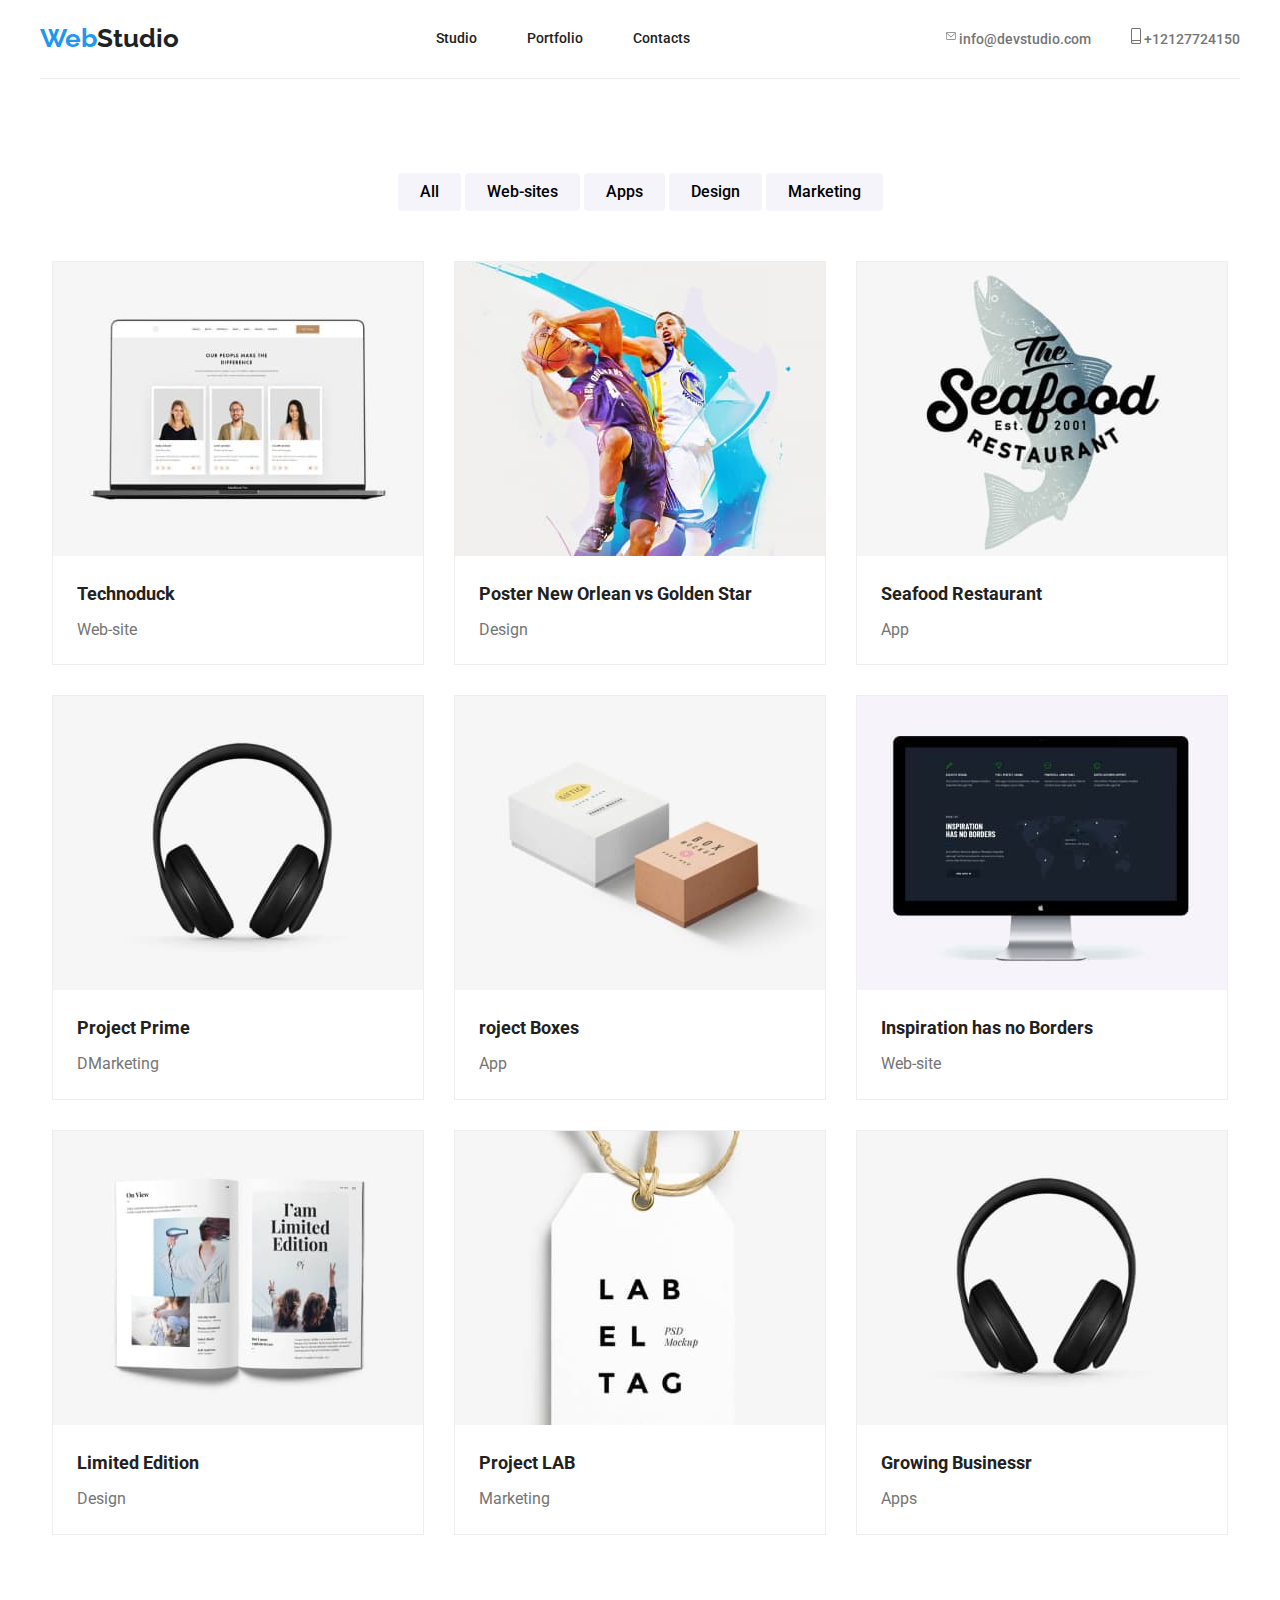
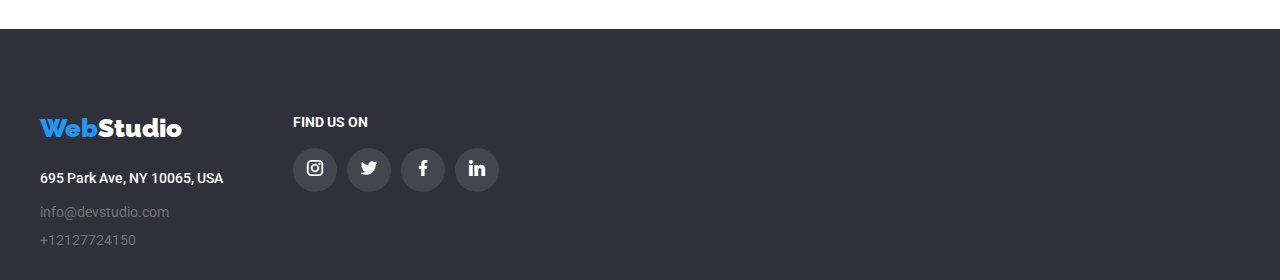
==== portfolio.html @ a0be6fb3 "Initial commit" ====
<!DOCTYPE html>
<html lang="en">

<head>
      <meta charset="UTF-8">
      <meta name="viewport" content="width=device-width, initial-scale=1.0">
      <title>Portfolio</title>

      <link rel="stylesheet" href="https://cdnjs.cloudflare.com/ajax/libs/modern-normalize/2.0.0/modern-normalize.css"
            integrity="sha512-gA2Bvu0/hw4oj0Lp8ZHjK+o3S4BE5m8d/wNVy6ktKLhHKPpWLQwv9ixzuWirWOakoJqlBdePq2NhoCaUOQ5npQ=="
            crossorigin="anonymous" referrerpolicy="no-referrer" />
      <link rel="preconnect" href="https://fonts.gstatic.com" crossorigin>
      <link href="https://fonts.googleapis.com/css2?family=Raleway:ital,wght@0,100..900;1,100..900&family=Roboto:ital,wght@0,100;0,300;0,400;0,500;0,700;0,900;1,100;1,300;1,400;1,500;1,700;1,900&display=swap"
            rel="stylesheet">
      <link rel="stylesheet" href="./css/styles.css">
</head>

<body>

      <!-- Header section -->
      <header class="header">
            <div class="container">
                  <!--Logo-->
                  <div class="header__logo">
                        <p>
                              <a href="index.html">
                                    <b><span>Web</span>Studio</b>
                              </a>
                        </p>
                  </div>

                  <!-- Navigation bar-->
                  <nav class="header__navigation">
                        <a href="index.html">Studio</a>
                        <a href="portfolio.html">Portfolio</a>
                        <a href="contacts.html">Contacts</a>
                  </nav>

                  <!-- Info/contacts -->
                  <div class="header__contacts">
                        <div class="header__contacts-info">
                              <p class="header__contacts-info-item">
                                    <a href="emailto:info@devstudio.com">

                                          <svg class="icon">
                                                <use href="./img/icons/symbol-defs.svg#icon-email" />
                                          </svg>
                                          info@devstudio.com</a>
                              </p>

                              <p class="header__contacts-info-item">
                                    <a href="tel:+12127724150">
                                          <svg class="icon">
                                                <use href="./img/icons/symbol-defs.svg#icon-smartphone" />
                                          </svg>
                                          +12127724150</a>
                              </p>
                        </div>

                  </div>
            </div>
      </header>
      <!-- Main section -->
      <main>

            <!-- Filters section-->
            <div class="filters-section">
                  <div class="container">
                        <button type="button">All</button>
                        <button type="button">Web-sites</button>
                        <button type="button">Apps</button>
                        <button type="button">Design</button>
                        <button type="button">Marketing</button>

                  </div>
            </div>

            <!-- Portfolio section -->

            <div class="portfolio-section">
                  <div class="container">

                        <!-- container 1 -->
                        <div class="portfolio__container">
                              <img src="./img/technoduck-image.jpeg" alt="website layout for laptop" width="370">
                              <p class="portfolio__container-title">Technoduck</p>
                              <p class="portfolio__container-type">Web-site</p>

                        </div>

                        <!-- container 2 -->
                        <div class="portfolio__container">
                              <img src="./img/poster-basket-game-image.jpeg"
                                    alt="poster New Orlean vs Golden Star image" width="370">
                              <p class="portfolio__container-title">Poster New Orlean vs Golden Star</p>
                              <p class="portfolio__container-type">Design</p>

                        </div>

                        <!-- container 3 -->
                        <div class="portfolio__container">
                              <img src="./img/seafood-restaurant-image.jpeg" alt="Seafood Restaurant app layout image"
                                    width="370">
                              <p class="portfolio__container-title">Seafood Restaurant</p>
                              <p class="portfolio__container-type">App</p>

                        </div>

                        <!-- container 4 -->
                        <div class="portfolio__container">
                              <img src="./img/project-prime-image.jpeg" alt="Stereo Headset image" width="370">
                              <p class="portfolio__container-title">Project Prime</p>
                              <p class="portfolio__container-type">DMarketing</p>

                        </div>

                        <!-- container 5 -->
                        <div class="portfolio__container">
                              <img src="./img/project-boxes-image.jpeg" alt="Project Boxes" width="370">
                              <p class="portfolio__container-title">roject Boxes</p>
                              <p class="portfolio__container-type">App</p>

                        </div>

                        <!-- container 6 -->
                        <div class="portfolio__container">
                              <img src="./img/inspiration-has-no-borders-image.jpeg" alt="pple Mac Computer image"
                                    width="370">
                              <p class="portfolio__container-title">Inspiration has no Borders</p>
                              <p class="portfolio__container-type">Web-site</p>

                        </div>

                        <!-- container 7 -->
                        <div class="portfolio__container">
                              <img src="./img/limited-edition-image.jpeg" alt="Tag image" width="370">
                              <p class="portfolio__container-title">Limited Edition</p>
                              <p class="portfolio__container-type">Design</p>

                        </div>

                        <!-- container 8 -->
                        <div class="portfolio__container">
                              <img src="./img/project-lab-image.jpeg" alt="pworking with laptop image" width="370">
                              <p class="portfolio__container-title">Project LAB</p>
                              <p class="portfolio__container-type">Marketing</p>

                        </div>

                        <!-- container 9 -->
                        <div class="portfolio__container">
                              <img src="./img/project-prime-image.jpeg" alt="poster New Orlean vs Golden Star image"
                                    width="370">
                              <p class="portfolio__container-title">Growing Businessr</p>
                              <p class="portfolio__container-type">Apps</p>

                        </div>
                  </div>

            </div>


      </main>

      <!-- Footer Section -->

      <footer class="footer">
            <div class="container">
                  <div class="contacts">
                        <div class="footer__logo">
                              <p>
                                    <a href="index.html">
                                          <b><span>Web</span>Studio</b>
                                    </a>
                              </p>
                        </div>

                        <div class="footer__contact">
                              <address class="footer__contact-address">
                                    <p class="footer__contact-item-1">
                                          695 Park Ave, NY 10065, USA
                                    </p>


                                    <p class="footer__contact-item-2">
                                          <a class="footer__contact-item-link"
                                                href="emailto:info@devstudio.com">info@devstudio.com</a>
                                    </p>

                                    <p class="footer__contact-item-2">
                                          <a class="footer__contact-item-link" href="tel:+12127724150">+12127724150</a>
                                    </p>
                              </address>
                        </div>
                  </div>

                  <div class="socials">
                        <h3 class="socials__title">FIND US ON</h3>

                        <ul class="footer__socials">
                              <li>
                                    <a href="">
                                          <svg class="icon">
                                                <use href="./img/icons/symbol-defs.svg#icon-instagram" />
                                          </svg>
                                    </a>
                              </li>

                              <li>
                                    <a href="">
                                          <svg class="icon">
                                                <use href="./img/icons/symbol-defs.svg#icon-twitter" />
                                          </svg>
                                    </a>
                              </li>

                              <li>
                                    <a href="">
                                          <svg class="icon">
                                                <use href="./img/icons/symbol-defs.svg#icon-facebook" />
                                          </svg>
                                    </a>
                              </li>

                              <li>
                                    <a href="">
                                          <svg class="icon">
                                                <use href="./img/icons/symbol-defs.svg#icon-linkedin" />
                                          </svg>
                                    </a>
                              </li>

                        </ul>


                  </div>

            </div>


      </footer>

</body>

</html>
---- css/styles.css ----
:root {
  --blue: #2196f3;
  --white: #ffffff;
  --black: #212121;
  --gray: #2f303a;
  --light-gray: #757575;
  --primary-font: 'Roboto', sans-serif;
  --logo-font: 'Raleway', sans-serif;
}

* {
  margin: 0;
  padding: 0;
}

img {
  display: block;
  max-width: 100%;
  height: auto;
}

html {
  box-sizing: border-box;
}

ul {
  list-style: none;
}

/* Body section */
body {
  font-family: 'Roboto', sans-serif;
  color: black;
}

/* Header section */

.header .container {
  display: flex;
  justify-content: space-between;
  align-items: center;
  padding-top: 24px;
  padding-bottom: 25px;
  border-bottom: 1px solid rgba(236, 236, 236, 1);
}

.header__logo {
  font-family: var(--logo-font);
  font-size: 26px;
  line-height: 1.1;
  color: var(--black);
  text-decoration: none;
  text-transform: none;
}

.header__logo a {
  text-decoration: none;
}

.header__logo span {
  color: var(--blue);
  text-decoration: none;
}

.header__logo b {
  color: var(--black);
}

.header__navigation {
  display: flex;
  gap: 50px;
}

.header__navigation a {
  font-size: 14px;
  font-weight: 500;
  line-height: 1.1;
  text-decoration: none;
  color: var(--black);
}

.header__navigation a:hover {
  font-size: 14px;
  font-weight: 500;
  line-height: 1.1;
  text-decoration: none;
  color: var(--blue);
}

.header__contacts-info {
  display: flex;
  justify-content: center;
  align-items: center;
  gap: 40px;
}

.header__contacts-info-item a {
  font-size: 14px;
  font-weight: 500;
  line-height: 1.1;
  text-decoration: none;
  color: var(--light-gray);
}

.header__contacts-info-item a:hover {
  font-size: 14px;
  font-weight: 500;
  line-height: 1.1;
  text-decoration: none;
  color: var(--blue);
}

.header__contacts-info-item .icon {
  fill: rgba(117, 117, 117, 1);
}

.header__contacts-info-item a:hover .icon:hover {
  fill: var(--blue);
}

/* Hero section */

.hero-section {
  background-color: var(--gray);
  display: flex;
  background-image: linear-gradient(
      to top,
      rgba(47, 48, 58, 0.4),
      rgba(47, 48, 58, 0.4)
    ),
    url(../img/bg-image-hero.jpeg);
  background-size: cover;
  background-repeat: no-repeat;
  background-position: 50% 35%;
}

.hero-section .container {
  display: flex;
  flex-direction: column;
  align-content: center;
}

.hero__title {
  font-size: 44px;
  font-weight: 900;
  line-height: 1.3;
  text-align: center;
  text-transform: uppercase;
  color: var(--white);
  margin-top: 200px;
  margin-bottom: 30px;
}

.hero__button {
  font-size: 16px;
  font-weight: 700;
  line-height: 1.8;
  text-align: center;
  color: var(--white);
  background-color: var(--blue);
  text-decoration: none;
  border-radius: 4px;
  cursor: pointer;
  padding: 12px 24px;
  border: 1px solid;
  border-color: var(--blue);
  margin-bottom: 200px;
  width: 200px;
  height: 50px;
  align-self: center;
}

/* What we do section */

.whatwedo-section .container {
  display: flex;
  align-items: center;
  flex-direction: column;
}

.whatwedo__skills-container .icon {
  height: 70px;
  width: 62.32px;
}

.whatwedo__icon {
  background-color: rgba(245, 244, 250, 1);
  height: 120px;
  margin-bottom: 30px;
}

.whatwedo__icon .icon {
  margin-left: 100px;
  margin-top: 25px;
  margin-bottom: 25px;
}

.whatwedo__skills {
  height: 251px;
  display: flex;
  flex-direction: row;
  gap: 30px;
  margin-top: 94px;
  margin-bottom: 70px;
}

.whatwedo__skills-item {
  width: 270px;
  font-size: 14px;
  font-weight: 400;
  line-height: 1.7;
  color: var(--light-gray);
}

.whatwedo__skills-item strong {
  text-transform: capitalize;
  font-size: 14px;
  font-weight: 700;
  line-height: 1.1;
  color: var(--black);
}

.whatwedo__visuals {
  display: flex;
  flex-direction: column;
  align-items: center;
}

.whatwedo__visuals-title {
  font-size: 36px;
  font-weight: 700;
  line-height: 1.1;
  color: var(--black);
  text-align: center;
  margin-bottom: 50px;
}

.whatwedo__visuals-img-container {
  display: flex;
  gap: 30px;
  margin-bottom: 94px;
}

/* Our Team section */

.team-section {
  background-color: #f5f4fa;
}

.team-section .container {
  display: flex;
  flex-direction: column;
  align-items: center;
}

.team__title {
  font-size: 36px;
  font-weight: 700;
  line-height: 1.1;
  color: var(--black);
  text-align: center;
  margin-top: 94px;
  margin-bottom: 50px;
}

.team__container {
  display: flex;
  align-items: center;
  gap: 30px;
}

.team__name {
  font-size: 16px;
  font-weight: 500;
  line-height: 1.2;
  color: var(--black);
  text-align: center;
  padding-top: 30px;
}

.team__role {
  font-size: 16px;
  font-weight: 400;
  line-height: 1.2;
  color: var(--light-gray);
  text-align: center;
  padding-bottom: 16px;
  padding-top: 10px;
}

.team__card {
  width: 270px;
  height: 428px;
  background-color: var(--white);
  margin-bottom: 94px;
}

.team__card:hover {
  box-shadow: 0px 2px 1px 0px rgba(0, 0, 0, 0.2),
    0px 1px 1px 0px rgba(0, 0, 0, 0.14), 0px 1px 3px 0px rgba(0, 0, 0, 0.12);
}

.team__socials {
  display: flex;
  justify-content: center;
  gap: 10px;
}

.team__socials .icon {
  fill: rgba(175, 177, 184, 1);
  stroke: rgba(175, 177, 184, 1);
  width: 20px;
  margin: 12px;
  justify-content: center;
  align-items: center;
}

.team__socials li {
  background-color: var(--white);
  border-radius: 50%;
}

.team__socials li:hover {
  background-color: var(--blue);
}

.team__socials li:hover .icon {
  fill: var(--white);
  stroke: var(--white);
}

/* Customers section style */

.customers-section .container {
  display: flex;
  flex-direction: column;
  align-items: center;
}

.customers__title {
  font-weight: 700;
  font-size: 36px;
  line-height: 0.8;
  text-align: center;
  color: var(--black);
  margin-top: 94px;
  margin-bottom: 50px;
}

.customers__container {
  display: flex;
  justify-content: center;
  gap: 30px;
  margin-bottom: 94px;
}

.customers__box {
  border: solid 1px rgba(175, 177, 184, 1);
  border-radius: 4px;
  width: 170px;
  height: 92px;
  display: flex;
  justify-content: center;
  align-items: center;
}

.customers__box .icon {
  width: 106px;
  height: 60px;
  fill: rgba(175, 177, 184, 1);
}

.customers__box li:hover .icon {
  fill: var(--blue);
}

.customers__box:hover {
  border: solid 1px var(--blue);
}

/* PORTFOLIO STYLE */

/* Filters section style */

.filters-section {
  text-align: center;
}

.filters-section button {
  font-size: 16px;
  font-weight: 500;
  line-height: 1.6;
  text-align: center;
  background-color: #f5f4fa;
  border-radius: 4px;
  cursor: pointer;
  border: none;
  height: 38px;
  border-radius: 4px;
  margin-bottom: 50px;
  margin-top: 94px;
  font-family: var(--primary-font);
  padding: 6px 22px 6px 22px;
}

.filters-section button:hover {
  background-color: var(--blue);
  color: var(--white);
  box-shadow: 0px 2px 2px 0px rgba(0, 0, 0, 0.12),
    0px 1px 2px 0px rgba(0, 0, 0, 0.08), 0px 3px 1px 0px rgba(0, 0, 0, 0.1);
}

.filters-section button:focus {
  background-color: var(--blue);
  color: var(--white);
  box-shadow: 0px 2px 2px 0px rgba(0, 0, 0, 0.12),
    0px 1px 2px 0px rgba(0, 0, 0, 0.08), 0px 3px 1px 0px rgba(0, 0, 0, 0.1);
}

/* Portfolio section */

.portfolio-section .container {
  display: flex;
  flex-wrap: wrap;
  justify-content: center;
  gap: 30px;
  margin-bottom: 94px;
}

.portfolio__container-title {
  font-size: 18px;
  font-weight: 700;
  line-height: 2;
  text-align: left;
  color: var(--black);
  text-decoration: none;
  padding-left: 24px;
  padding-top: 20px;
  padding-bottom: 4px;
}

.portfolio__container-type {
  font-size: 16px;
  font-weight: 400;
  line-height: 1.8;
  text-align: left;
  color: var(--light-gray);
  padding-left: 24px;
  margin-bottom: 20px;
}

.portfolio__container {
  border: 1px solid rgba(238, 238, 238, 1);
}

.portfolio__container:hover {
  box-shadow: 1px 4px 6px 0px rgba(0, 0, 0, 0.16),
    0px 4px 4px 0px rgba(0, 0, 0, 0.06), 0px 1px 1px 0px rgba(0, 0, 0, 0.12);
  cursor: pointer;
}

/* Footer style */

.footer {
  background-color: var(--gray);
  font-family: var(--primary-font);
  text-transform: none;
}

.footer .container {
  display: flex;
  justify-content: flex-start;
  align-items: center;
  height: 251px;
}

.footer__logo {
  font-family: var(--logo-font);
  font-weight: 700;
  font-size: 26px;
  line-height: 1.1;
  color: var(--black);
  text-decoration: none;
  margin-top: 60px;
  margin-bottom: 28px;
}

.footer__logo a {
  text-decoration: none;
}

.footer__logo span {
  color: var(--blue);
  text-decoration: none;
}

.footer__logo b {
  color: var(--white);
  text-decoration: none;
}

.footer__contact {
  color: rgba(255, 255, 255, 1);
  font-family: var(--primary-font);
  text-decoration: none;
  margin-right: 70px;
}

.footer__contact-address {
  font-size: 14px;
  font-weight: 500;
  line-height: 1.1;
  text-decoration: none;
  font-style: normal;
}

.footer__contact-item-1 {
  margin-bottom: 12px;
}

.footer__contact-item-2 {
  font-size: 14px;
  font-weight: 400;
  line-height: 2;
}

.footer__contact-item-2 a {
  text-decoration: none;
  color: var(--light-gray);
}

.footer__contact-item-2 a:hover {
  font-size: 14px;
  font-weight: 400;
  line-height: 1.1;
  text-decoration: none;
  color: var(--blue);
}

/* Footer socials style */
.socials {
  display: flex;
  flex-direction: column;
  justify-content: center;
}

.socials__title {
  font-size: 14px;
  font-weight: 700;
  line-height: 0.8;
  color: var(--white);
  font-family: var(--primary-font);
  margin-bottom: 20px;
}

.footer__socials {
  display: flex;
  flex-direction: row;
  gap: 10px;
}

.footer__socials .icon {
  fill: rgba(255, 255, 255, 1);
  stroke: rgba(255, 255, 255, 1);
  width: 20px;
  margin: 12px;
}

.footer__socials li {
  background-color: rgba(255, 255, 255, 0.1);
  border-radius: 50%;
}

.footer__socials li:hover {
  background-color: var(--blue);
}

.footer__socials li:hover .icon {
  fill: var(--white);
  stroke: var(--white);
  width: 20px;
}

/* default style */

.container {
  width: 1200px;
  margin-left: auto;
  margin-right: auto;
}

.icon {
  width: 10px;
  height: 16px;
}
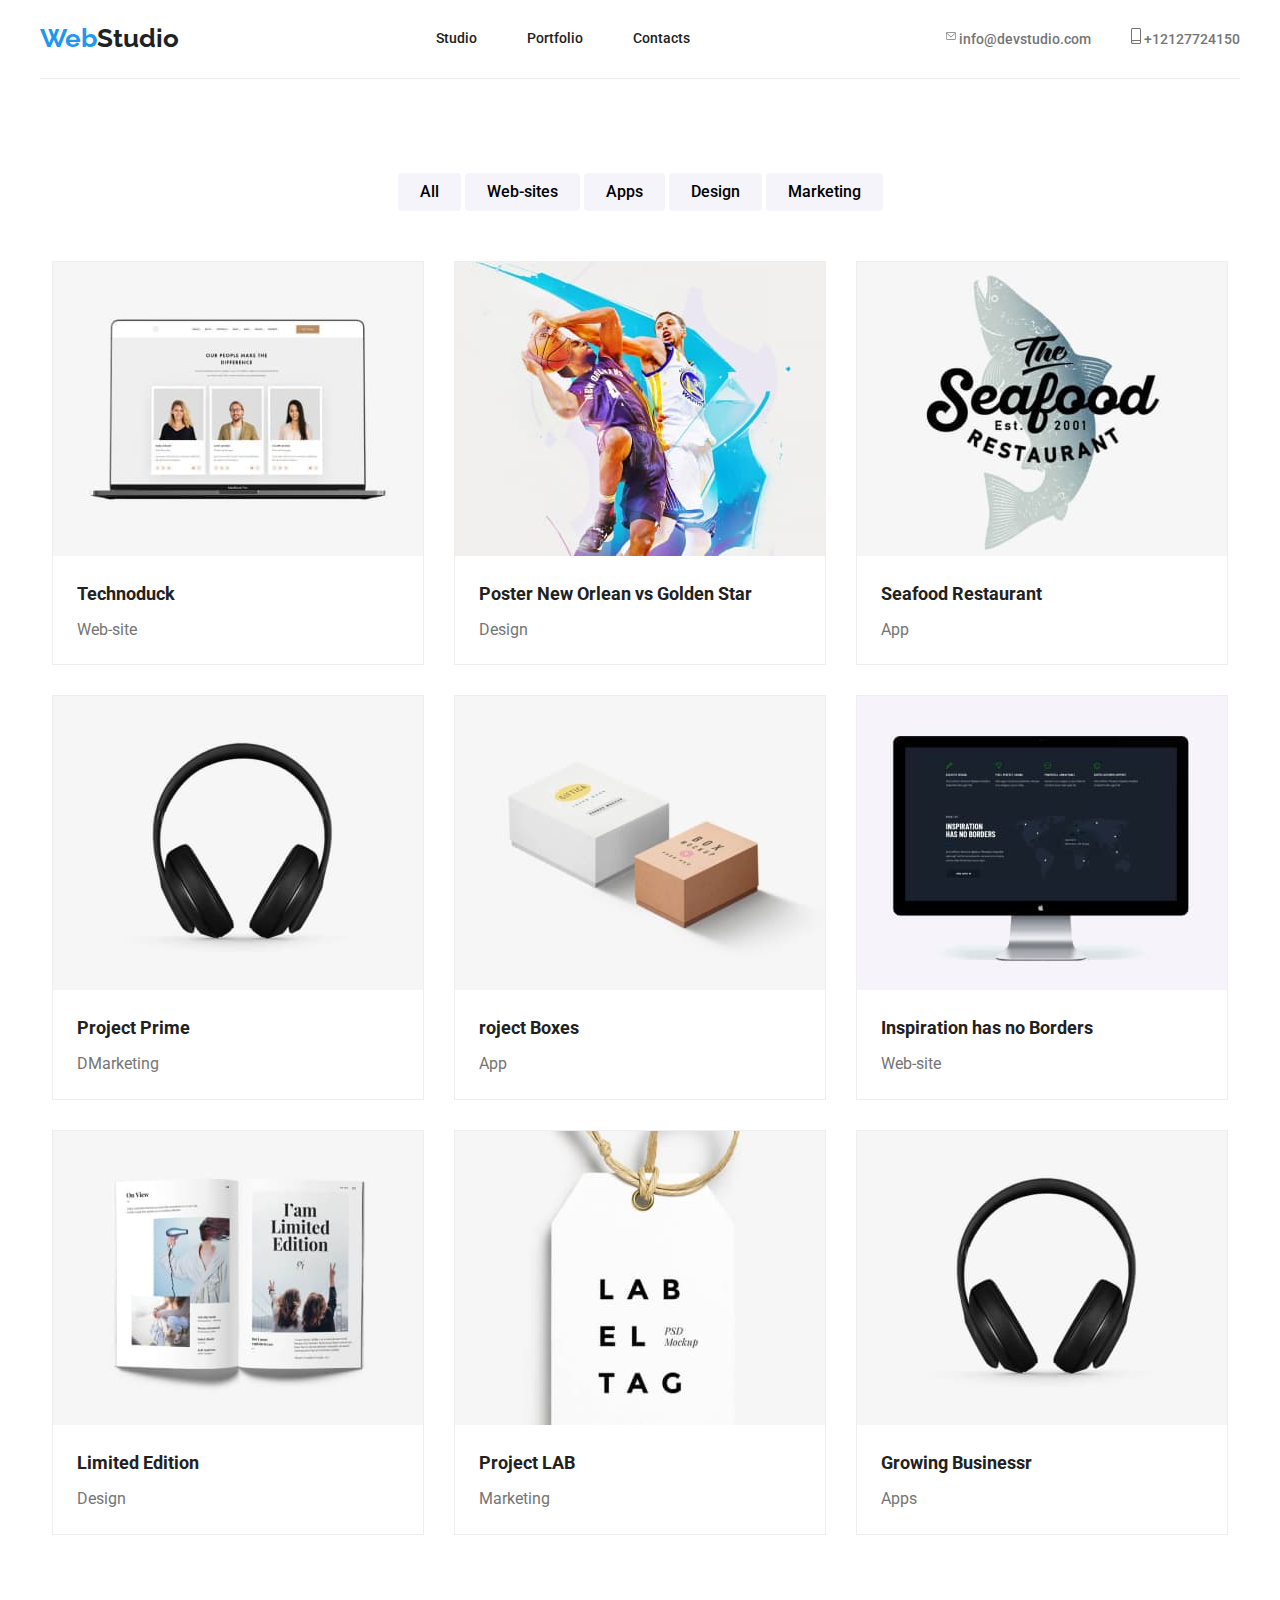
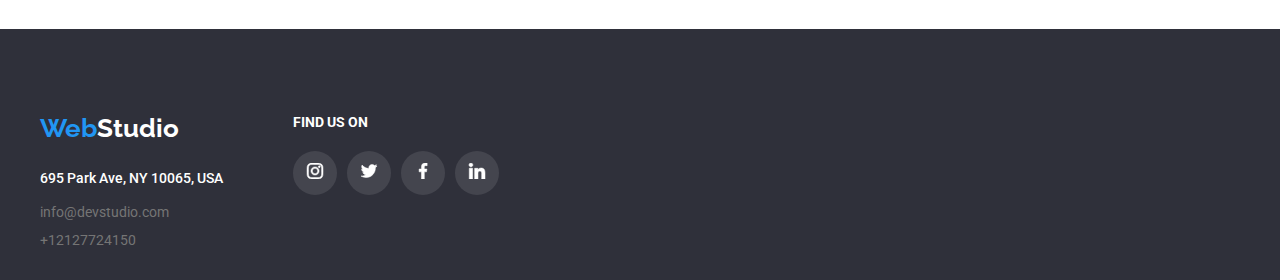
==== commit 48bf1eea: "HW5 - v1 - 3May24" ====
--- a/portfolio.html
+++ b/portfolio.html
@@ -82,7 +82,16 @@
 
                         <!-- container 1 -->
                         <div class="portfolio__container">
-                              <img src="./img/technoduck-image.jpeg" alt="website layout for laptop" width="370">
+                              <div class="portfolio__image">
+                                    <div class="overlay-portfolio">
+                                          <p>
+                                                Technoduck is a state-of-the-art coronavirus distribution platform.
+                                                Companies use this platform for digital espionage and attacks on
+                                                competitors' secure servers.
+                                          </p>
+                                    </div>
+                                    <img src="./img/technoduck-image.jpeg" alt="website layout for laptop" width="370">
+                              </div>
                               <p class="portfolio__container-title">Technoduck</p>
                               <p class="portfolio__container-type">Web-site</p>
 
@@ -90,8 +99,18 @@
 
                         <!-- container 2 -->
                         <div class="portfolio__container">
-                              <img src="./img/poster-basket-game-image.jpeg"
-                                    alt="poster New Orlean vs Golden Star image" width="370">
+                              <div class="portfolio__image">
+                                    <div class="overlay-portfolio">
+                                          <p>
+                                                Lorem ipsum dolor, sit amet consectetur adipisicing elit. Rem iure
+                                                tempora cupiditate sint officia, illum, quam quae nobis aliquam hic
+                                                assumenda vitae commodi quidem modi culpa alias, doloribus debitis
+                                                sequi!
+                                          </p>
+                                    </div>
+                                    <img src="./img/poster-basket-game-image.jpeg"
+                                          alt="poster New Orlean vs Golden Star image" width="370">
+                              </div>
                               <p class="portfolio__container-title">Poster New Orlean vs Golden Star</p>
                               <p class="portfolio__container-type">Design</p>
 
@@ -99,8 +118,18 @@
 
                         <!-- container 3 -->
                         <div class="portfolio__container">
-                              <img src="./img/seafood-restaurant-image.jpeg" alt="Seafood Restaurant app layout image"
-                                    width="370">
+                              <div class="portfolio__image">
+                                    <div class="overlay-portfolio">
+                                          <p>
+                                                Lorem ipsum dolor, sit amet consectetur adipisicing elit. Rem iure
+                                                tempora cupiditate sint officia, illum, quam quae nobis aliquam hic
+                                                assumenda vitae commodi quidem modi culpa alias, doloribus debitis
+                                                sequi!
+                                          </p>
+                                    </div>
+                                    <img src="./img/seafood-restaurant-image.jpeg"
+                                          alt="Seafood Restaurant app layout image" width="370">
+                              </div>
                               <p class="portfolio__container-title">Seafood Restaurant</p>
                               <p class="portfolio__container-type">App</p>
 
@@ -108,7 +137,17 @@
 
                         <!-- container 4 -->
                         <div class="portfolio__container">
-                              <img src="./img/project-prime-image.jpeg" alt="Stereo Headset image" width="370">
+                              <div class="portfolio__image">
+                                    <div class="overlay-portfolio">
+                                          <p>
+                                                Lorem ipsum dolor, sit amet consectetur adipisicing elit. Rem iure
+                                                tempora cupiditate sint officia, illum, quam quae nobis aliquam hic
+                                                assumenda vitae commodi quidem modi culpa alias, doloribus debitis
+                                                sequi!
+                                          </p>
+                                    </div>
+                                    <img src="./img/project-prime-image.jpeg" alt="Stereo Headset image" width="370">
+                              </div>
                               <p class="portfolio__container-title">Project Prime</p>
                               <p class="portfolio__container-type">DMarketing</p>
 
@@ -116,7 +155,17 @@
 
                         <!-- container 5 -->
                         <div class="portfolio__container">
-                              <img src="./img/project-boxes-image.jpeg" alt="Project Boxes" width="370">
+                              <div class="portfolio__image">
+                                    <div class="overlay-portfolio">
+                                          <p>
+                                                Lorem ipsum dolor, sit amet consectetur adipisicing elit. Rem iure
+                                                tempora cupiditate sint officia, illum, quam quae nobis aliquam hic
+                                                assumenda vitae commodi quidem modi culpa alias, doloribus debitis
+                                                sequi!
+                                          </p>
+                                    </div>
+                                    <img src="./img/project-boxes-image.jpeg" alt="Project Boxes" width="370">
+                              </div>
                               <p class="portfolio__container-title">roject Boxes</p>
                               <p class="portfolio__container-type">App</p>
 
@@ -124,8 +173,18 @@
 
                         <!-- container 6 -->
                         <div class="portfolio__container">
-                              <img src="./img/inspiration-has-no-borders-image.jpeg" alt="pple Mac Computer image"
-                                    width="370">
+                              <div class="portfolio__image">
+                                    <div class="overlay-portfolio">
+                                          <p>
+                                                Lorem ipsum dolor, sit amet consectetur adipisicing elit. Rem iure
+                                                tempora cupiditate sint officia, illum, quam quae nobis aliquam hic
+                                                assumenda vitae commodi quidem modi culpa alias, doloribus debitis
+                                                sequi!
+                                          </p>
+                                    </div>
+                                    <img src="./img/inspiration-has-no-borders-image.jpeg" alt="pple Mac Computer image"
+                                          width="370">
+                              </div>
                               <p class="portfolio__container-title">Inspiration has no Borders</p>
                               <p class="portfolio__container-type">Web-site</p>
 
@@ -133,7 +192,17 @@
 
                         <!-- container 7 -->
                         <div class="portfolio__container">
-                              <img src="./img/limited-edition-image.jpeg" alt="Tag image" width="370">
+                              <div class="portfolio__image">
+                                    <div class="overlay-portfolio">
+                                          <p>
+                                                Lorem ipsum dolor, sit amet consectetur adipisicing elit. Rem iure
+                                                tempora cupiditate sint officia, illum, quam quae nobis aliquam hic
+                                                assumenda vitae commodi quidem modi culpa alias, doloribus debitis
+                                                sequi!
+                                          </p>
+                                    </div>
+                                    <img src="./img/limited-edition-image.jpeg" alt="Tag image" width="370">
+                              </div>
                               <p class="portfolio__container-title">Limited Edition</p>
                               <p class="portfolio__container-type">Design</p>
 
@@ -141,7 +210,18 @@
 
                         <!-- container 8 -->
                         <div class="portfolio__container">
-                              <img src="./img/project-lab-image.jpeg" alt="pworking with laptop image" width="370">
+                              <div class="portfolio__image">
+                                    <div class="overlay-portfolio">
+                                          <p>
+                                                Lorem ipsum dolor, sit amet consectetur adipisicing elit. Rem iure
+                                                tempora cupiditate sint officia, illum, quam quae nobis aliquam hic
+                                                assumenda vitae commodi quidem modi culpa alias, doloribus debitis
+                                                sequi!
+                                          </p>
+                                    </div>
+                                    <img src="./img/project-lab-image.jpeg" alt="pworking with laptop image"
+                                          width="370">
+                              </div>
                               <p class="portfolio__container-title">Project LAB</p>
                               <p class="portfolio__container-type">Marketing</p>
 
@@ -149,8 +229,18 @@
 
                         <!-- container 9 -->
                         <div class="portfolio__container">
-                              <img src="./img/project-prime-image.jpeg" alt="poster New Orlean vs Golden Star image"
-                                    width="370">
+                              <div class="portfolio__image">
+                                    <div class="overlay-portfolio">
+                                          <p>
+                                                Lorem ipsum dolor, sit amet consectetur adipisicing elit. Rem iure
+                                                tempora cupiditate sint officia, illum, quam quae nobis aliquam hic
+                                                assumenda vitae commodi quidem modi culpa alias, doloribus debitis
+                                                sequi!
+                                          </p>
+                                    </div>
+                                    <img src="./img/project-prime-image.jpeg"
+                                          alt="poster New Orlean vs Golden Star image" width="370">
+                              </div>
                               <p class="portfolio__container-title">Growing Businessr</p>
                               <p class="portfolio__container-type">Apps</p>
 
--- a/css/styles.css
+++ b/css/styles.css
@@ -85,6 +85,8 @@
   line-height: 1.1;
   text-decoration: none;
   color: var(--blue);
+  transition: cubic-bezier(0.4, 0, 0.2, 1);
+  transition-duration: 250ms;
 }
 
 .header__contacts-info {
@@ -108,6 +110,8 @@
   line-height: 1.1;
   text-decoration: none;
   color: var(--blue);
+  transition: cubic-bezier(0.4, 0, 0.2, 1);
+  transition-duration: 250ms;
 }
 
 .header__contacts-info-item .icon {
@@ -116,6 +120,8 @@
 
 .header__contacts-info-item a:hover .icon:hover {
   fill: var(--blue);
+  transition: cubic-bezier(0.4, 0, 0.2, 1);
+  transition-duration: 250ms;
 }
 
 /* Hero section */
@@ -241,6 +247,27 @@
   margin-bottom: 94px;
 }
 
+.whatwedo__visuals-img-box {
+  position: relative;
+}
+
+.overlay-wwd {
+  position: absolute;
+  bottom: 0;
+  left: 0;
+  width: 100%;
+  height: 70px;
+  background-color: rgba(47, 48, 58, 0.8);
+  display: flex;
+  justify-content: center;
+  align-items: center;
+  color: var(--white);
+  font-size: 14px;
+  font-weight: 700;
+  line-height: 1.2;
+  letter-spacing: 3%;
+}
+
 /* Our Team section */
 
 .team-section {
@@ -298,6 +325,8 @@
 .team__card:hover {
   box-shadow: 0px 2px 1px 0px rgba(0, 0, 0, 0.2),
     0px 1px 1px 0px rgba(0, 0, 0, 0.14), 0px 1px 3px 0px rgba(0, 0, 0, 0.12);
+  transition: cubic-bezier(0.4, 0, 0.2, 1);
+  transition-duration: 250ms;
 }
 
 .team__socials {
@@ -322,6 +351,8 @@
 
 .team__socials li:hover {
   background-color: var(--blue);
+  transition: cubic-bezier(0.4, 0, 0.2, 1);
+  transition-duration: 250ms;
 }
 
 .team__socials li:hover .icon {
@@ -340,7 +371,7 @@
 .customers__title {
   font-weight: 700;
   font-size: 36px;
-  line-height: 0.8;
+  line-height: 1.2;
   text-align: center;
   color: var(--black);
   margin-top: 94px;
@@ -372,10 +403,14 @@
 
 .customers__box li:hover .icon {
   fill: var(--blue);
+  transition: cubic-bezier(0.4, 0, 0.2, 1);
+  transition-duration: 250ms;
 }
 
 .customers__box:hover {
   border: solid 1px var(--blue);
+  transition: cubic-bezier(0.4, 0, 0.2, 1);
+  transition-duration: 250ms;
 }
 
 /* PORTFOLIO STYLE */
@@ -408,6 +443,8 @@
   color: var(--white);
   box-shadow: 0px 2px 2px 0px rgba(0, 0, 0, 0.12),
     0px 1px 2px 0px rgba(0, 0, 0, 0.08), 0px 3px 1px 0px rgba(0, 0, 0, 0.1);
+  transition: cubic-bezier(0.4, 0, 0.2, 1);
+  transition-duration: 250ms;
 }
 
 .filters-section button:focus {
@@ -415,6 +452,8 @@
   color: var(--white);
   box-shadow: 0px 2px 2px 0px rgba(0, 0, 0, 0.12),
     0px 1px 2px 0px rgba(0, 0, 0, 0.08), 0px 3px 1px 0px rgba(0, 0, 0, 0.1);
+  transition: cubic-bezier(0.4, 0, 0.2, 1);
+  transition-duration: 250ms;
 }
 
 /* Portfolio section */
@@ -457,6 +496,40 @@
   box-shadow: 1px 4px 6px 0px rgba(0, 0, 0, 0.16),
     0px 4px 4px 0px rgba(0, 0, 0, 0.06), 0px 1px 1px 0px rgba(0, 0, 0, 0.12);
   cursor: pointer;
+  transition: cubic-bezier(0.4, 0, 0.2, 1);
+  transition-duration: 250ms;
+}
+
+.portfolio__image {
+  position: relative;
+  overflow: hidden;
+}
+
+.overlay-portfolio {
+  position: absolute;
+  top: 0;
+  left: 0;
+  width: 100%;
+  height: 100%;
+  transform: translateY(100%);
+  background-color: rgba(33, 150, 243, 0.9);
+  color: var(--white);
+  transition: cubic-bezier(0.4, 0, 0.2, 1);
+  transition-duration: 250ms;
+  display: flex;
+  justify-content: center;
+  align-items: center;
+  flex-direction: column;
+  padding: 24px;
+  font-weight: 400;
+  font-size: 18px;
+  line-height: 1.5;
+}
+
+.portfolio__container:hover .overlay-portfolio {
+  transform: translateY(0);
+  transition: cubic-bezier(0.4, 0, 0.2, 1);
+  transition-duration: 250ms;
 }
 
 /* Footer style */
@@ -476,7 +549,6 @@
 
 .footer__logo {
   font-family: var(--logo-font);
-  font-weight: 700;
   font-size: 26px;
   line-height: 1.1;
   color: var(--black);
@@ -535,6 +607,8 @@
   line-height: 1.1;
   text-decoration: none;
   color: var(--blue);
+  transition: cubic-bezier(0.4, 0, 0.2, 1);
+  transition-duration: 250ms;
 }
 
 /* Footer socials style */
@@ -547,7 +621,7 @@
 .socials__title {
   font-size: 14px;
   font-weight: 700;
-  line-height: 0.8;
+  line-height: 1.2;
   color: var(--white);
   font-family: var(--primary-font);
   margin-bottom: 20px;
@@ -573,12 +647,16 @@
 
 .footer__socials li:hover {
   background-color: var(--blue);
+  transition: cubic-bezier(0.4, 0, 0.2, 1);
+  transition-duration: 250ms;
 }
 
 .footer__socials li:hover .icon {
   fill: var(--white);
   stroke: var(--white);
   width: 20px;
+  transition: cubic-bezier(0.4, 0, 0.2, 1);
+  transition-duration: 250ms;
 }
 
 /* default style */
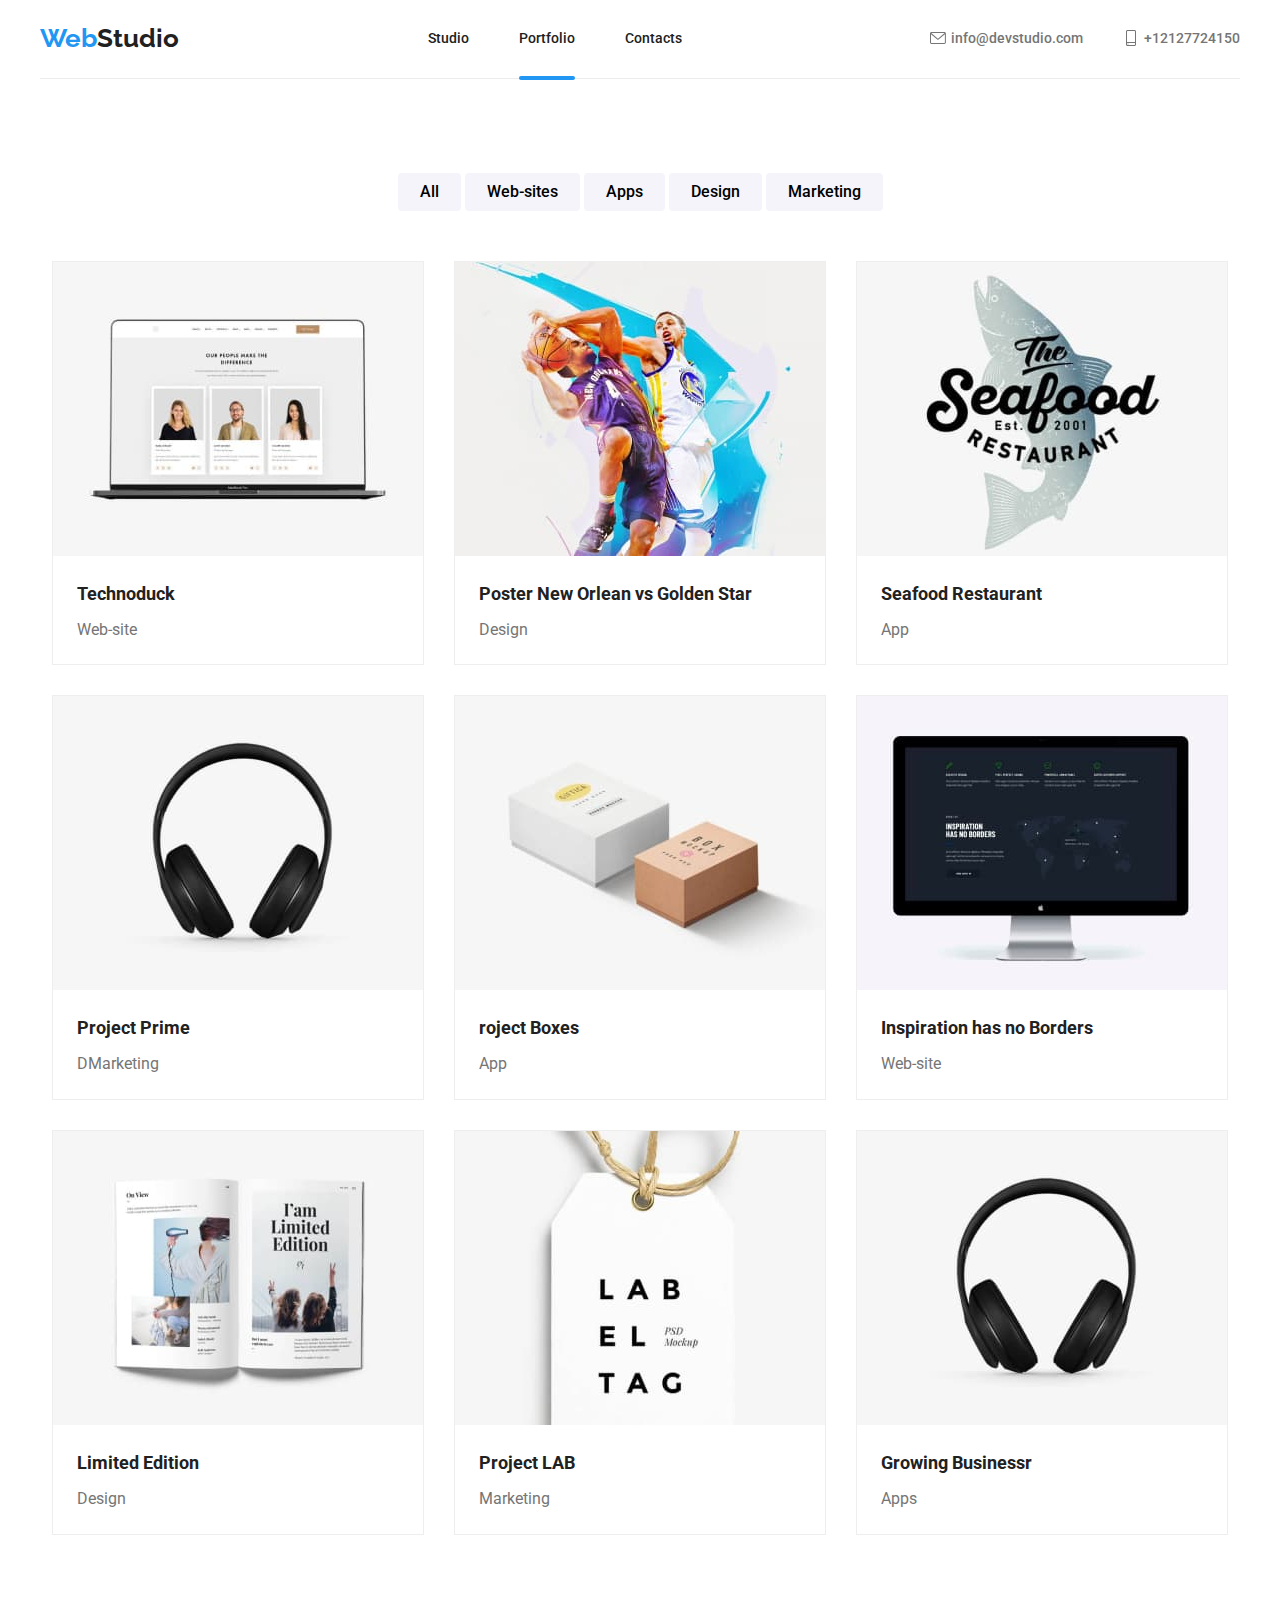
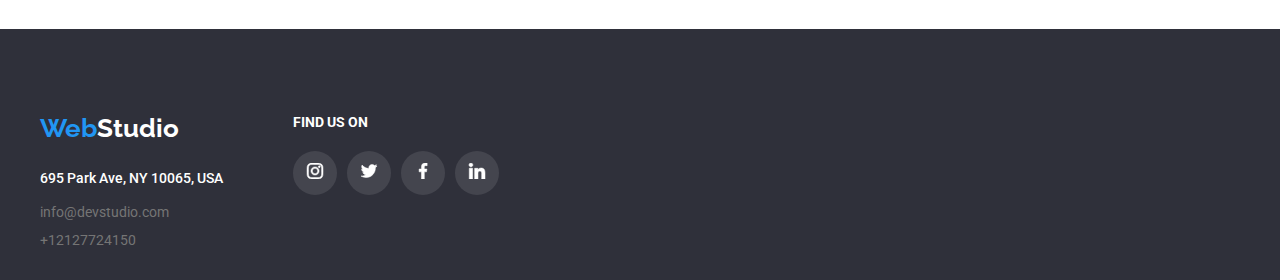
==== commit 17a6051f: "HW5 - v2 - 4May24" ====
--- a/portfolio.html
+++ b/portfolio.html
@@ -15,7 +15,7 @@
       <link rel="stylesheet" href="./css/styles.css">
 </head>
 
-<body>
+<body class="page-portfolio">
 
       <!-- Header section -->
       <header class="header">
@@ -31,9 +31,9 @@
 
                   <!-- Navigation bar-->
                   <nav class="header__navigation">
-                        <a href="index.html">Studio</a>
-                        <a href="portfolio.html">Portfolio</a>
-                        <a href="contacts.html">Contacts</a>
+                        <a href="index.html" class="studio">Studio</a>
+                        <a href="portfolio.html" class="portfolio">Portfolio</a>
+                        <a href="contacts.html" class="contacts">Contacts</a>
                   </nav>
 
                   <!-- Info/contacts -->
--- a/css/styles.css
+++ b/css/styles.css
@@ -77,6 +77,9 @@
   line-height: 1.1;
   text-decoration: none;
   color: var(--black);
+  position: relative;
+  transition-timing-function: cubic-bezier(0.4, 0, 0.2, 1);
+  transition-duration: 250ms;
 }
 
 .header__navigation a:hover {
@@ -85,8 +88,42 @@
   line-height: 1.1;
   text-decoration: none;
   color: var(--blue);
-  transition: cubic-bezier(0.4, 0, 0.2, 1);
-  transition-duration: 250ms;
+  transition-timing-function: cubic-bezier(0.4, 0, 0.2, 1);
+  transition-duration: 250ms;
+}
+
+.header__navigation a:hover::after,
+.header__navigation a:active::after {
+  content: '';
+  height: 4px;
+  width: 100%;
+  border-radius: 20px;
+  position: absolute;
+  top: 45px;
+  left: 0;
+  background-color: var(--blue);
+}
+
+.page-studio .header__navigation a.studio::after {
+  content: '';
+  height: 4px;
+  width: 100%;
+  border-radius: 20px;
+  position: absolute;
+  top: 45px;
+  left: 0;
+  background-color: var(--blue);
+}
+
+.page-portfolio .header__navigation a.portfolio::after {
+  content: '';
+  height: 4px;
+  width: 100%;
+  border-radius: 20px;
+  position: absolute;
+  top: 45px;
+  left: 0;
+  background-color: var(--blue);
 }
 
 .header__contacts-info {
@@ -96,31 +133,34 @@
   gap: 40px;
 }
 
+.header__contacts-info-item {
+  display: flex;
+  align-items: center;
+}
+
 .header__contacts-info-item a {
+  display: flex;
+  align-items: center;
+  text-decoration: none;
   font-size: 14px;
   font-weight: 500;
   line-height: 1.1;
   text-decoration: none;
   color: var(--light-gray);
-}
-
-.header__contacts-info-item a:hover {
-  font-size: 14px;
-  font-weight: 500;
-  line-height: 1.1;
-  text-decoration: none;
-  color: var(--blue);
-  transition: cubic-bezier(0.4, 0, 0.2, 1);
-  transition-duration: 250ms;
 }
 
 .header__contacts-info-item .icon {
   fill: rgba(117, 117, 117, 1);
-}
-
-.header__contacts-info-item a:hover .icon:hover {
+  width: 16px;
+  height: 16px;
+  margin-right: 5px;
+}
+
+.header__contacts-info-item a:hover,
+.header__contacts-info-item a:hover .icon {
+  color: var(--blue);
   fill: var(--blue);
-  transition: cubic-bezier(0.4, 0, 0.2, 1);
+  transition-timing-function: cubic-bezier(0.4, 0, 0.2, 1);
   transition-duration: 250ms;
 }
 
@@ -325,7 +365,7 @@
 .team__card:hover {
   box-shadow: 0px 2px 1px 0px rgba(0, 0, 0, 0.2),
     0px 1px 1px 0px rgba(0, 0, 0, 0.14), 0px 1px 3px 0px rgba(0, 0, 0, 0.12);
-  transition: cubic-bezier(0.4, 0, 0.2, 1);
+  transition-timing-function: cubic-bezier(0.4, 0, 0.2, 1);
   transition-duration: 250ms;
 }
 
@@ -351,13 +391,15 @@
 
 .team__socials li:hover {
   background-color: var(--blue);
-  transition: cubic-bezier(0.4, 0, 0.2, 1);
+  transition-timing-function: cubic-bezier(0.4, 0, 0.2, 1);
   transition-duration: 250ms;
 }
 
 .team__socials li:hover .icon {
   fill: var(--white);
   stroke: var(--white);
+  transition-timing-function: cubic-bezier(0.4, 0, 0.2, 1);
+  transition-duration: 250ms;
 }
 
 /* Customers section style */
@@ -403,13 +445,13 @@
 
 .customers__box li:hover .icon {
   fill: var(--blue);
-  transition: cubic-bezier(0.4, 0, 0.2, 1);
+  transition-timing-function: cubic-bezier(0.4, 0, 0.2, 1);
   transition-duration: 250ms;
 }
 
 .customers__box:hover {
   border: solid 1px var(--blue);
-  transition: cubic-bezier(0.4, 0, 0.2, 1);
+  transition-timing-function: cubic-bezier(0.4, 0, 0.2, 1);
   transition-duration: 250ms;
 }
 
@@ -443,7 +485,7 @@
   color: var(--white);
   box-shadow: 0px 2px 2px 0px rgba(0, 0, 0, 0.12),
     0px 1px 2px 0px rgba(0, 0, 0, 0.08), 0px 3px 1px 0px rgba(0, 0, 0, 0.1);
-  transition: cubic-bezier(0.4, 0, 0.2, 1);
+  transition-timing-function: cubic-bezier(0.4, 0, 0.2, 1);
   transition-duration: 250ms;
 }
 
@@ -452,7 +494,7 @@
   color: var(--white);
   box-shadow: 0px 2px 2px 0px rgba(0, 0, 0, 0.12),
     0px 1px 2px 0px rgba(0, 0, 0, 0.08), 0px 3px 1px 0px rgba(0, 0, 0, 0.1);
-  transition: cubic-bezier(0.4, 0, 0.2, 1);
+  transition-timing-function: cubic-bezier(0.4, 0, 0.2, 1);
   transition-duration: 250ms;
 }
 
@@ -496,7 +538,7 @@
   box-shadow: 1px 4px 6px 0px rgba(0, 0, 0, 0.16),
     0px 4px 4px 0px rgba(0, 0, 0, 0.06), 0px 1px 1px 0px rgba(0, 0, 0, 0.12);
   cursor: pointer;
-  transition: cubic-bezier(0.4, 0, 0.2, 1);
+  transition-timing-function: cubic-bezier(0.4, 0, 0.2, 1);
   transition-duration: 250ms;
 }
 
@@ -514,7 +556,7 @@
   transform: translateY(100%);
   background-color: rgba(33, 150, 243, 0.9);
   color: var(--white);
-  transition: cubic-bezier(0.4, 0, 0.2, 1);
+  transition-timing-function: cubic-bezier(0.4, 0, 0.2, 1);
   transition-duration: 250ms;
   display: flex;
   justify-content: center;
@@ -528,7 +570,7 @@
 
 .portfolio__container:hover .overlay-portfolio {
   transform: translateY(0);
-  transition: cubic-bezier(0.4, 0, 0.2, 1);
+  transition-timing-function: cubic-bezier(0.4, 0, 0.2, 1);
   transition-duration: 250ms;
 }
 
@@ -607,7 +649,7 @@
   line-height: 1.1;
   text-decoration: none;
   color: var(--blue);
-  transition: cubic-bezier(0.4, 0, 0.2, 1);
+  transition-timing-function: cubic-bezier(0.4, 0, 0.2, 1);
   transition-duration: 250ms;
 }
 
@@ -647,7 +689,7 @@
 
 .footer__socials li:hover {
   background-color: var(--blue);
-  transition: cubic-bezier(0.4, 0, 0.2, 1);
+  transition-timing-function: cubic-bezier(0.4, 0, 0.2, 1);
   transition-duration: 250ms;
 }
 
@@ -655,7 +697,7 @@
   fill: var(--white);
   stroke: var(--white);
   width: 20px;
-  transition: cubic-bezier(0.4, 0, 0.2, 1);
+  transition-timing-function: cubic-bezier(0.4, 0, 0.2, 1);
   transition-duration: 250ms;
 }
 
@@ -671,3 +713,68 @@
   width: 10px;
   height: 16px;
 }
+
+/* MODAL style*/
+
+.is-hidden {
+  opacity: 0;
+  visibility: hidden;
+  pointer-events: none;
+}
+
+[data-modal] {
+  height: 100%;
+  width: 100%;
+  position: fixed;
+  top: 0;
+  left: 0;
+  background-color: rgba(0, 0, 0, 0.5);
+}
+
+.is-hidden [data-modal-content] {
+  transform: scale(0.5);
+  transition: transform 0.5s ease;
+}
+
+[data-modal-content] {
+  width: 528px;
+  height: 581px;
+  border-radius: 4px;
+  background-color: var(--white);
+  position: absolute;
+  top: 20%;
+  left: 35%;
+  transform: scale(1);
+  transition-duration: 1.5s;
+  padding: 20px;
+}
+[data-modal-close] {
+  position: absolute;
+  top: 10px;
+  right: 10px;
+  cursor: pointer;
+  font-size: 11px;
+  border: 1px solid rgba(0, 0, 0, 0.1);
+  border-radius: 50%;
+  background-color: var(--white);
+  padding: 6px;
+}
+
+/*.hero__button {
+  font-size: 16px;
+  font-weight: 700;
+  line-height: 1.8;
+  text-align: center;
+  color: var(--white);
+  background-color: var(--blue);
+  text-decoration: none;
+  border-radius: 4px;
+  cursor: pointer;
+  padding: 12px 24px;
+  border: 1px solid;
+  border-color: var(--blue);
+  margin-bottom: 200px;
+  width: 200px;
+  height: 50px;
+  align-self: center;
+}*/
